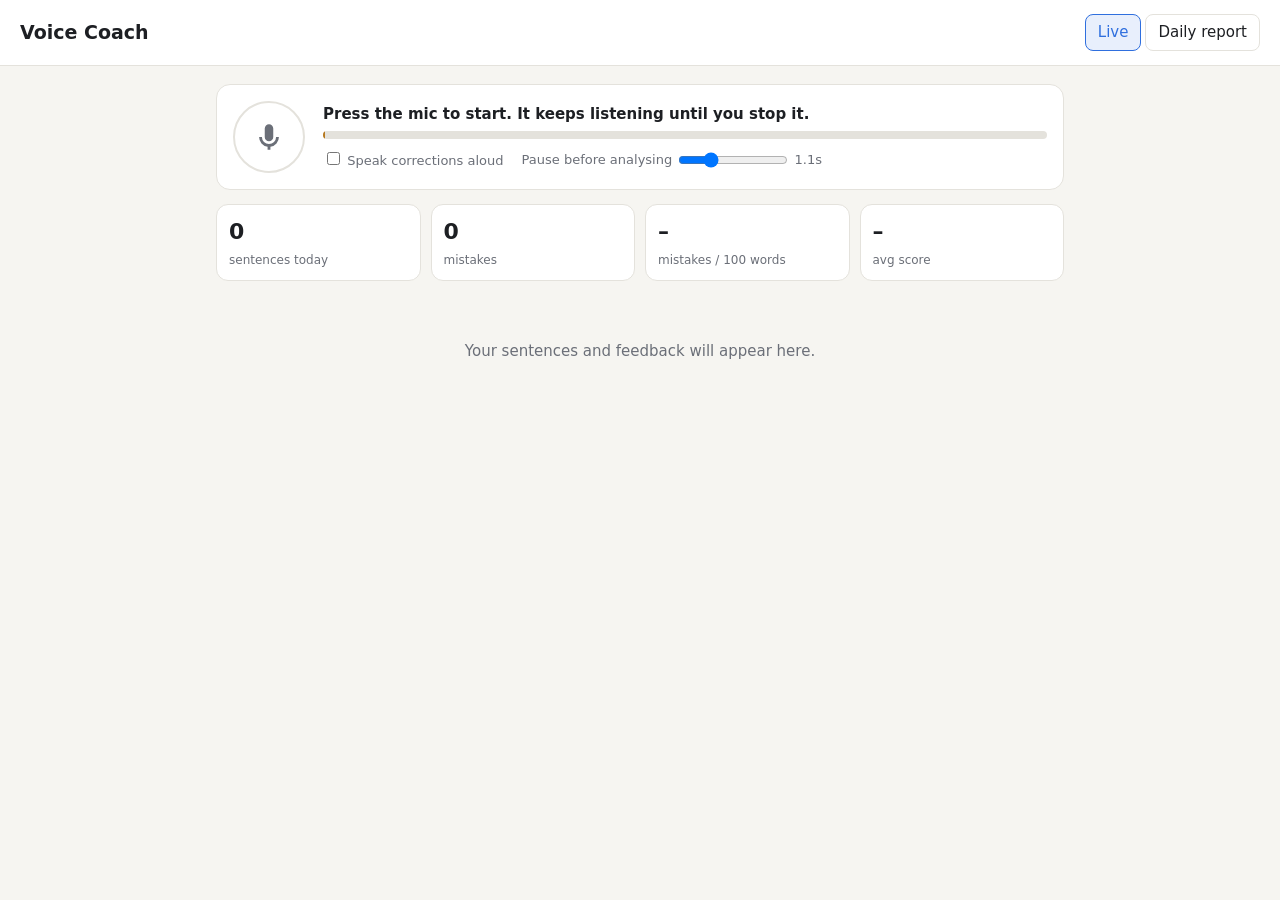
==== static/index.html @ f2442817 "Voice Coach: always-listening speaking coach Browser mic with voice-activity detection sends each se" ====
<!doctype html>
<html lang="en">
<head>
  <meta charset="utf-8">
  <meta name="viewport" content="width=device-width, initial-scale=1">
  <title>Voice Coach</title>
  <link rel="stylesheet" href="/static/style.css">
</head>
<body>
<header>
  <div class="brand">
    <h1>Voice Coach</h1>
    <span id="keyWarn" class="warn" hidden>No API key set on the server</span>
  </div>
  <nav>
    <button class="tab active" data-tab="live">Live</button>
    <button class="tab" data-tab="report">Daily report</button>
  </nav>
</header>

<main>
  <!-- LIVE -->
  <section id="live" class="panel active">
    <div class="mic-row">
      <button id="micBtn" class="mic" aria-pressed="false" title="Start / stop listening">
        <svg viewBox="0 0 24 24" width="34" height="34" aria-hidden="true"><path fill="currentColor" d="M12 15a3 3 0 0 0 3-3V6a3 3 0 1 0-6 0v6a3 3 0 0 0 3 3Zm5-3a5 5 0 0 1-10 0H5a7 7 0 0 0 6 6.92V21h2v-2.08A7 7 0 0 0 19 12h-2Z"/></svg>
      </button>
      <div class="mic-info">
        <div id="status" class="status">Press the mic to start. It keeps listening until you stop it.</div>
        <div class="meter"><div id="level"></div><div id="thresh"></div></div>
        <div class="settings">
          <label><input type="checkbox" id="speakToggle"> Speak corrections aloud</label>
          <label>Pause before analysing
            <input type="range" id="silence" min="600" max="2500" step="100" value="1100">
            <span id="silenceVal">1.1s</span></label>
          <span id="queue" class="muted"></span>
        </div>
      </div>
    </div>

    <div class="today-strip">
      <div><b id="tUtt">0</b><span>sentences today</span></div>
      <div><b id="tMis">0</b><span>mistakes</span></div>
      <div><b id="tRate">–</b><span>mistakes / 100 words</span></div>
      <div><b id="tScore">–</b><span>avg score</span></div>
    </div>

    <div id="feed" class="feed"><p class="empty">Your sentences and feedback will appear here.</p></div>
  </section>

  <!-- REPORT -->
  <section id="report" class="panel">
    <div class="report-head">
      <label>Day <input type="date" id="reportDay"></label>
      <button id="refreshReport">Refresh</button>
      <button id="planBtn" class="primary">Generate practice plan</button>
    </div>
    <div id="reportBody"></div>
  </section>
</main>

<script src="/static/app.js"></script>
</body>
</html>
---- static/style.css ----
:root {
  --bg: #f6f5f1; --card: #ffffff; --ink: #1d1f23; --muted: #6b6f78; --line: #e4e2dc;
  --accent: #2f6fde; --good: #1f8a4c; --bad: #c8412d; --warn: #b7791f;
  --good-bg: #e6f4ec; --bad-bg: #fbe9e6; --accent-bg: #e8effc;
}
@media (prefers-color-scheme: dark) {
  :root {
    --bg: #15171b; --card: #1e2127; --ink: #e8e9ec; --muted: #9a9fa9; --line: #2e323a;
    --accent: #6c9cff; --good: #4fc184; --bad: #ff7a66; --warn: #e3b35a;
    --good-bg: #17301f; --bad-bg: #3a1e1a; --accent-bg: #1c2a44;
  }
}
* { box-sizing: border-box; }
body { margin: 0; background: var(--bg); color: var(--ink);
  font: 15px/1.5 system-ui, -apple-system, "Segoe UI", Roboto, sans-serif; }
header { display: flex; justify-content: space-between; align-items: center; flex-wrap: wrap; gap: 8px;
  padding: 14px 20px; border-bottom: 1px solid var(--line); background: var(--card); position: sticky; top: 0; z-index: 2; }
h1 { font-size: 19px; margin: 0; }
.brand { display: flex; gap: 12px; align-items: center; }
.warn { color: var(--bad); font-size: 13px; }
nav { display: flex; gap: 4px; }
button { font: inherit; border: 1px solid var(--line); background: var(--card); color: var(--ink);
  padding: 6px 12px; border-radius: 8px; cursor: pointer; }
button:hover { border-color: var(--accent); }
button.primary { background: var(--accent); color: #fff; border-color: var(--accent); }
button:disabled { opacity: .5; cursor: default; }
.tab.active { background: var(--accent-bg); border-color: var(--accent); color: var(--accent); }
main { max-width: 880px; margin: 0 auto; padding: 18px 16px 60px; }
.panel { display: none; } .panel.active { display: block; }
.muted { color: var(--muted); font-size: 13px; }

.mic-row { display: flex; gap: 18px; align-items: center; background: var(--card); border: 1px solid var(--line);
  border-radius: 14px; padding: 16px; }
.mic { width: 72px; height: 72px; border-radius: 50%; flex: none; display: grid; place-items: center;
  border: 2px solid var(--line); color: var(--muted); }
.mic[aria-pressed="true"] { background: var(--bad); color: #fff; border-color: var(--bad);
  box-shadow: 0 0 0 0 color-mix(in srgb, var(--bad) 50%, transparent); animation: pulse 1.8s infinite; }
.mic.hearing { animation-duration: .7s; }
@keyframes pulse { 70% { box-shadow: 0 0 0 14px transparent; } }
.mic-info { flex: 1; min-width: 0; }
.status { font-weight: 600; margin-bottom: 6px; }
.meter { position: relative; height: 8px; background: var(--line); border-radius: 4px; overflow: hidden; }
#level { height: 100%; width: 0; background: var(--good); transition: width .05s; }
#thresh { position: absolute; top: 0; bottom: 0; width: 2px; background: var(--warn); left: 0; }
.settings { display: flex; flex-wrap: wrap; gap: 6px 18px; margin-top: 10px; font-size: 13px; color: var(--muted); align-items: center; }
.settings input[type=range] { vertical-align: middle; width: 110px; }

.today-strip { display: grid; grid-template-columns: repeat(4, 1fr); gap: 10px; margin: 14px 0; }
.today-strip div, .tile { background: var(--card); border: 1px solid var(--line); border-radius: 12px; padding: 10px 12px; }
.today-strip b { display: block; font-size: 22px; }
.today-strip span { font-size: 12px; color: var(--muted); }

.feed { display: flex; flex-direction: column; gap: 12px; }
.empty { color: var(--muted); text-align: center; padding: 30px; }
.card { background: var(--card); border: 1px solid var(--line); border-radius: 12px; padding: 14px 16px; }
.card.pending { opacity: .65; }
.card .said { font-size: 16px; }
.card .row { margin-top: 8px; }
.label { font-size: 11px; text-transform: uppercase; letter-spacing: .05em; color: var(--muted); display: block; }
.fix { color: var(--good); }
.better { color: var(--accent); }
.score { float: right; font-weight: 700; padding: 2px 8px; border-radius: 6px; background: var(--accent-bg); color: var(--accent); }
.score.ok { background: var(--good-bg); color: var(--good); }
.score.low { background: var(--bad-bg); color: var(--bad); }
ul.items { margin: 6px 0 0; padding-left: 18px; }
ul.items li { margin: 3px 0; }
del { color: var(--bad); } ins { color: var(--good); text-decoration: none; font-weight: 600; }
.chip { display: inline-block; font-size: 11px; padding: 1px 7px; border-radius: 10px; background: var(--line); color: var(--muted); margin-right: 4px; }
.chip.rep { background: var(--bad-bg); color: var(--bad); font-weight: 600; }
.tip { margin-top: 8px; font-size: 13px; color: var(--muted); font-style: italic; }
.card .actions { float: right; margin-left: 8px; }
.card .actions button { padding: 1px 7px; font-size: 12px; }
.say { padding: 0 6px; font-size: 12px; margin-left: 4px; }
.error { color: var(--bad); }

.report-head { display: flex; gap: 10px; align-items: center; flex-wrap: wrap; margin-bottom: 14px; }
.report-head input { font: inherit; padding: 4px 6px; border: 1px solid var(--line); border-radius: 6px; background: var(--card); color: var(--ink); }
.tiles { display: grid; grid-template-columns: repeat(auto-fit, minmax(150px, 1fr)); gap: 10px; }
.tile .v { font-size: 22px; font-weight: 700; }
.tile .y { font-size: 12px; color: var(--muted); }
.delta.good { color: var(--good); } .delta.bad { color: var(--bad); }
h2 { font-size: 16px; margin: 26px 0 8px; }
h3 { font-size: 14px; margin: 14px 0 6px; color: var(--muted); }
table { width: 100%; border-collapse: collapse; background: var(--card); border: 1px solid var(--line); border-radius: 10px; overflow: hidden; }
th, td { text-align: left; padding: 7px 10px; border-bottom: 1px solid var(--line); font-size: 14px; vertical-align: top; }
th { font-size: 12px; color: var(--muted); font-weight: 600; }
td.n { text-align: right; font-variant-numeric: tabular-nums; white-space: nowrap; }
.bar { display: flex; align-items: center; gap: 6px; }
.bar i { display: block; height: 8px; border-radius: 4px; background: var(--accent); }
.bar i.y { background: var(--muted); opacity: .5; }
.plan { background: var(--accent-bg); border: 1px solid var(--accent); border-radius: 12px; padding: 14px 16px; }
.plan h2 { margin-top: 0; }
.trend { display: flex; align-items: flex-end; gap: 6px; height: 110px; background: var(--card); border: 1px solid var(--line); border-radius: 10px; padding: 10px; }
.trend div { flex: 1; display: flex; flex-direction: column; align-items: center; justify-content: flex-end; height: 100%; font-size: 10px; color: var(--muted); }
.trend span.b { width: 100%; max-width: 28px; background: var(--accent); border-radius: 3px 3px 0 0; min-height: 2px; }
.trend div.cur span.b { background: var(--warn); }
.scroll { overflow-x: auto; }

@media (max-width: 600px) {
  .today-strip { grid-template-columns: repeat(2, 1fr); }
  .mic-row { flex-direction: column; align-items: stretch; }
  .mic { align-self: center; }
}
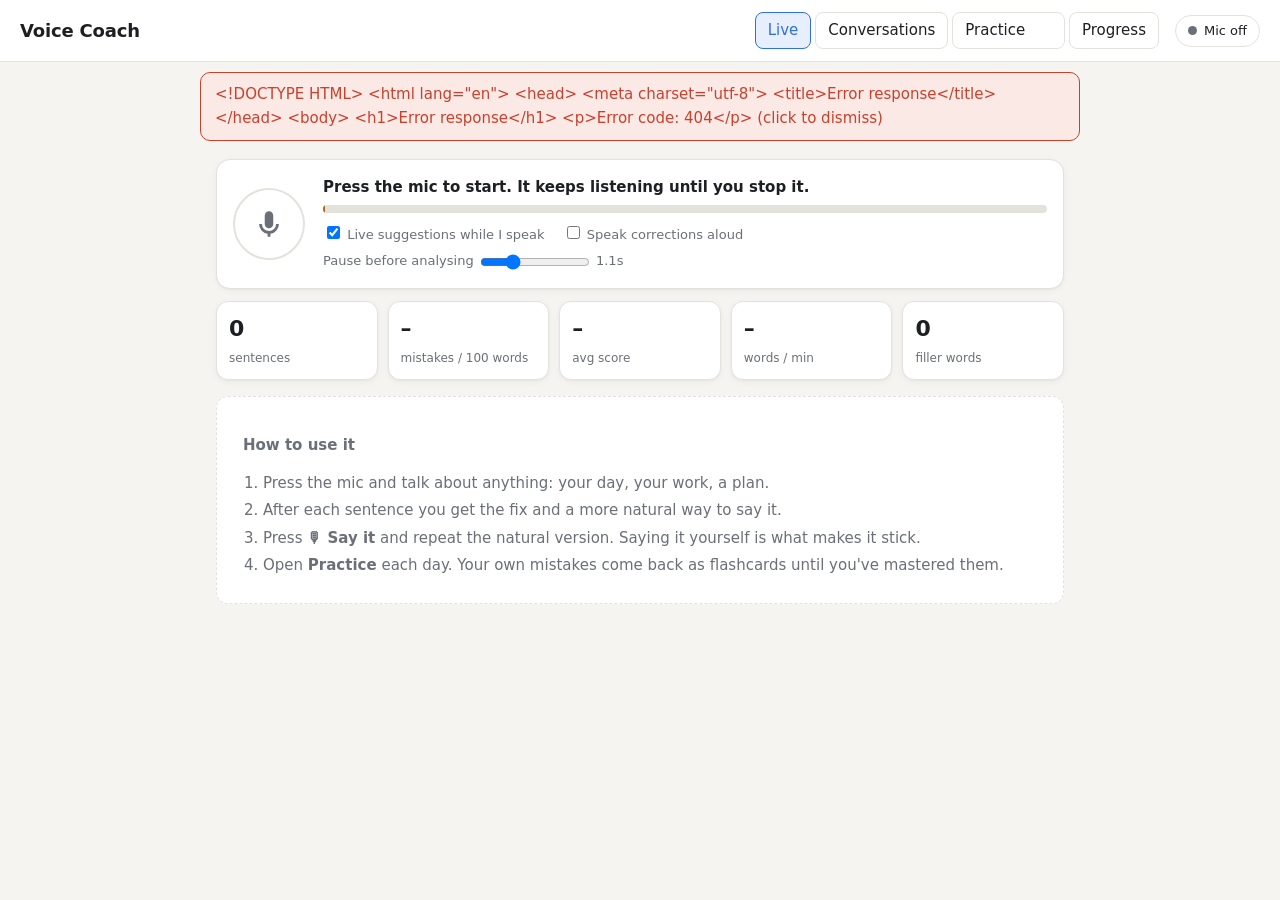
==== commit 19a726e5: "Add live suggestions, spaced-repetition practice, conversations view - Live suggestions while speaki" ====
--- a/static/index.html
+++ b/static/index.html
@@ -14,9 +14,16 @@
   </div>
   <nav>
     <button class="tab active" data-tab="live">Live</button>
-    <button class="tab" data-tab="report">Daily report</button>
+    <button class="tab" data-tab="convs">Conversations</button>
+    <button class="tab" data-tab="practice">Practice <span id="dueBadge" class="badge" hidden></span></button>
+    <button class="tab" data-tab="report">Progress</button>
   </nav>
+  <button id="micPill" class="mic-pill" aria-pressed="false" title="Start / stop listening">
+    <span class="dot"></span><span id="micPillText">Mic off</span>
+  </button>
 </header>
+
+<div id="banner" class="banner" role="alert" hidden></div>
 
 <main>
   <!-- LIVE -->
@@ -29,6 +36,7 @@
         <div id="status" class="status">Press the mic to start. It keeps listening until you stop it.</div>
         <div class="meter"><div id="level"></div><div id="thresh"></div></div>
         <div class="settings">
+          <label title="Shows fixes and ways to finish your sentence while you are still speaking (Chrome/Edge)"><input type="checkbox" id="liveToggle"> Live suggestions while I speak</label>
           <label><input type="checkbox" id="speakToggle"> Speak corrections aloud</label>
           <label>Pause before analysing
             <input type="range" id="silence" min="600" max="2500" step="100" value="1100">
@@ -38,14 +46,59 @@
       </div>
     </div>
 
+    <div id="livePanel" class="live-panel" hidden>
+      <div class="lp-head"><span class="live-dot"></span><span class="label">Live: you're saying</span><span id="lpState" class="muted"></span></div>
+      <div id="lpText" class="lp-text"><span class="muted">Start speaking. Your words appear here as you talk…</span></div>
+      <div id="lpFix" class="lp-fix"></div>
+      <div id="lpCont" class="lp-cont"></div>
+    </div>
+
+    <div id="focusLine" class="focus-line" hidden></div>
+
+    <div id="nextBox" class="next-box"></div>
+
     <div class="today-strip">
-      <div><b id="tUtt">0</b><span>sentences today</span></div>
-      <div><b id="tMis">0</b><span>mistakes</span></div>
+      <div><b id="tUtt">0</b><span>sentences</span></div>
       <div><b id="tRate">–</b><span>mistakes / 100 words</span></div>
       <div><b id="tScore">–</b><span>avg score</span></div>
+      <div><b id="tWpm">–</b><span>words / min</span></div>
+      <div><b id="tFill">0</b><span>filler words</span></div>
     </div>
 
-    <div id="feed" class="feed"><p class="empty">Your sentences and feedback will appear here.</p></div>
+    <div id="feed" class="feed">
+      <div class="empty">
+        <p><b>How to use it</b></p>
+        <ol>
+          <li>Press the mic and talk about anything: your day, your work, a plan.</li>
+          <li>After each sentence you get the fix and a more natural way to say it.</li>
+          <li>Press <b>🎙 Say it</b> and repeat the natural version. Saying it yourself is what makes it stick.</li>
+          <li>Open <b>Practice</b> each day. Your own mistakes come back as flashcards until you've mastered them.</li>
+        </ol>
+      </div>
+    </div>
+  </section>
+
+  <!-- CONVERSATIONS -->
+  <section id="convs" class="panel">
+    <div class="report-head">
+      <label>Day <input type="date" id="convDay"></label>
+      <button id="refreshConvs">Refresh</button>
+      <span class="muted">A new conversation starts each time you turn on the mic, or after a 10-minute break.</span>
+    </div>
+    <div id="convBody"></div>
+  </section>
+
+  <!-- PRACTICE -->
+  <section id="practice" class="panel">
+    <div class="practice-head">
+      <div>
+        <h2>Practise your own mistakes</h2>
+        <p class="muted">You see a sentence you said wrong and say the correct version out loud. A correct answer
+          pushes the card's next review further out (1 → 3 → 7 → 14 → 30 days). A wrong one brings it back tomorrow.</p>
+      </div>
+      <div id="deckStats" class="deck-stats"></div>
+    </div>
+    <div id="practiceBody"></div>
   </section>
 
   <!-- REPORT -->
@@ -53,7 +106,6 @@
     <div class="report-head">
       <label>Day <input type="date" id="reportDay"></label>
       <button id="refreshReport">Refresh</button>
-      <button id="planBtn" class="primary">Generate practice plan</button>
     </div>
     <div id="reportBody"></div>
   </section>
--- a/static/style.css
+++ b/static/style.css
@@ -1,36 +1,63 @@
 :root {
-  --bg: #f6f5f1; --card: #ffffff; --ink: #1d1f23; --muted: #6b6f78; --line: #e4e2dc;
-  --accent: #2f6fde; --good: #1f8a4c; --bad: #c8412d; --warn: #b7791f;
-  --good-bg: #e6f4ec; --bad-bg: #fbe9e6; --accent-bg: #e8effc;
+  --bg: #f5f4f0; --card: #ffffff; --ink: #1d1f23; --muted: #6b6f78; --line: #e4e2dc; --soft: #f0eee9;
+  --accent: #2f6fde; --good: #1f8a4c; --bad: #c8412d; --warn: #a86a12;
+  --good-bg: #e6f4ec; --bad-bg: #fbe9e6; --accent-bg: #e8effc; --warn-bg: #fbf1de;
+  --shadow: 0 1px 2px rgba(20, 20, 30, .04), 0 2px 8px rgba(20, 20, 30, .04);
 }
 @media (prefers-color-scheme: dark) {
   :root {
-    --bg: #15171b; --card: #1e2127; --ink: #e8e9ec; --muted: #9a9fa9; --line: #2e323a;
+    --bg: #14161a; --card: #1d2026; --ink: #e8e9ec; --muted: #9a9fa9; --line: #2e323a; --soft: #23262d;
     --accent: #6c9cff; --good: #4fc184; --bad: #ff7a66; --warn: #e3b35a;
-    --good-bg: #17301f; --bad-bg: #3a1e1a; --accent-bg: #1c2a44;
+    --good-bg: #17301f; --bad-bg: #3a1e1a; --accent-bg: #1c2a44; --warn-bg: #372b14;
+    --shadow: none;
   }
 }
 * { box-sizing: border-box; }
 body { margin: 0; background: var(--bg); color: var(--ink);
-  font: 15px/1.5 system-ui, -apple-system, "Segoe UI", Roboto, sans-serif; }
-header { display: flex; justify-content: space-between; align-items: center; flex-wrap: wrap; gap: 8px;
-  padding: 14px 20px; border-bottom: 1px solid var(--line); background: var(--card); position: sticky; top: 0; z-index: 2; }
-h1 { font-size: 19px; margin: 0; }
-.brand { display: flex; gap: 12px; align-items: center; }
+  font: 15px/1.55 system-ui, -apple-system, "Segoe UI", Roboto, sans-serif; }
+
+/* ---------- header ---------- */
+header { display: flex; align-items: center; flex-wrap: wrap; gap: 10px 16px;
+  padding: 12px 20px; border-bottom: 1px solid var(--line); background: var(--card); position: sticky; top: 0; z-index: 3; }
+h1 { font-size: 18px; margin: 0; letter-spacing: -.01em; }
+.brand { display: flex; gap: 12px; align-items: center; margin-right: auto; }
 .warn { color: var(--bad); font-size: 13px; }
 nav { display: flex; gap: 4px; }
+.badge { display: inline-block; min-width: 18px; padding: 0 5px; margin-left: 4px; border-radius: 9px;
+  background: var(--bad); color: #fff; font-size: 11px; font-weight: 700; line-height: 18px; text-align: center; }
+.mic-pill { display: flex; align-items: center; gap: 7px; border-radius: 20px; padding: 5px 12px; font-size: 13px; }
+.mic-pill .dot { width: 9px; height: 9px; border-radius: 50%; background: var(--muted); }
+.mic-pill[aria-pressed="true"] { border-color: var(--bad); color: var(--bad); }
+.mic-pill[aria-pressed="true"] .dot { background: var(--bad); animation: blink 1.6s infinite; }
+.mic-pill.hearing .dot { animation-duration: .5s; }
+@keyframes blink { 50% { opacity: .25; } }
+
+.banner { position: sticky; top: 58px; z-index: 2; max-width: 880px; margin: 10px auto 0; padding: 10px 14px;
+  border-radius: 10px; background: var(--bad-bg); color: var(--bad); border: 1px solid var(--bad); cursor: pointer; font-weight: 500; }
+
+/* ---------- controls ---------- */
 button { font: inherit; border: 1px solid var(--line); background: var(--card); color: var(--ink);
   padding: 6px 12px; border-radius: 8px; cursor: pointer; }
 button:hover { border-color: var(--accent); }
 button.primary { background: var(--accent); color: #fff; border-color: var(--accent); }
+button.primary:hover { filter: brightness(1.08); }
+button.small { padding: 3px 10px; font-size: 13px; }
+button.icon { padding: 1px 7px; font-size: 12px; color: var(--muted); }
+button.link { border: 0; background: none; padding: 0; color: var(--accent); text-decoration: underline; font-size: inherit; }
 button:disabled { opacity: .5; cursor: default; }
 .tab.active { background: var(--accent-bg); border-color: var(--accent); color: var(--accent); }
-main { max-width: 880px; margin: 0 auto; padding: 18px 16px 60px; }
+main { max-width: 880px; margin: 0 auto; padding: 18px 16px 70px; }
 .panel { display: none; } .panel.active { display: block; }
 .muted { color: var(--muted); font-size: 13px; }
-
+.error { color: var(--bad); }
+.spacer { flex: 1; }
+.spinner { display: inline-block; width: 12px; height: 12px; border: 2px solid var(--line); border-top-color: var(--accent);
+  border-radius: 50%; animation: spin .8s linear infinite; vertical-align: -1px; margin-right: 4px; }
+@keyframes spin { to { transform: rotate(360deg); } }
+
+/* ---------- mic ---------- */
 .mic-row { display: flex; gap: 18px; align-items: center; background: var(--card); border: 1px solid var(--line);
-  border-radius: 14px; padding: 16px; }
+  border-radius: 14px; padding: 16px; box-shadow: var(--shadow); }
 .mic { width: 72px; height: 72px; border-radius: 50%; flex: none; display: grid; place-items: center;
   border: 2px solid var(--line); color: var(--muted); }
 .mic[aria-pressed="true"] { background: var(--bad); color: #fff; border-color: var(--bad);
@@ -45,59 +72,180 @@
 .settings { display: flex; flex-wrap: wrap; gap: 6px 18px; margin-top: 10px; font-size: 13px; color: var(--muted); align-items: center; }
 .settings input[type=range] { vertical-align: middle; width: 110px; }
 
-.today-strip { display: grid; grid-template-columns: repeat(4, 1fr); gap: 10px; margin: 14px 0; }
-.today-strip div, .tile { background: var(--card); border: 1px solid var(--line); border-radius: 12px; padding: 10px 12px; }
-.today-strip b { display: block; font-size: 22px; }
+.focus-line { margin-top: 12px; padding: 9px 14px; border-radius: 10px; background: var(--warn-bg);
+  border: 1px solid color-mix(in srgb, var(--warn) 35%, transparent); font-size: 14px; }
+
+.today-strip { display: grid; grid-template-columns: repeat(5, 1fr); gap: 10px; margin: 12px 0 16px; }
+.today-strip div, .tile { background: var(--card); border: 1px solid var(--line); border-radius: 12px; padding: 10px 12px; box-shadow: var(--shadow); }
+.today-strip b { display: block; font-size: 22px; font-variant-numeric: tabular-nums; }
 .today-strip span { font-size: 12px; color: var(--muted); }
 
+/* ---------- feed cards ---------- */
 .feed { display: flex; flex-direction: column; gap: 12px; }
-.empty { color: var(--muted); text-align: center; padding: 30px; }
-.card { background: var(--card); border: 1px solid var(--line); border-radius: 12px; padding: 14px 16px; }
-.card.pending { opacity: .65; }
-.card .said { font-size: 16px; }
-.card .row { margin-top: 8px; }
-.label { font-size: 11px; text-transform: uppercase; letter-spacing: .05em; color: var(--muted); display: block; }
-.fix { color: var(--good); }
-.better { color: var(--accent); }
-.score { float: right; font-weight: 700; padding: 2px 8px; border-radius: 6px; background: var(--accent-bg); color: var(--accent); }
+.empty { color: var(--muted); padding: 22px 26px; background: var(--card); border: 1px dashed var(--line); border-radius: 12px; }
+.empty ol { margin: 6px 0 0; padding-left: 20px; } .empty li { margin: 4px 0; }
+.card { background: var(--card); border: 1px solid var(--line); border-radius: 12px; padding: 12px 16px 14px; box-shadow: var(--shadow); }
+.card.pending { color: var(--muted); }
+.card-top { display: flex; align-items: center; gap: 10px; margin-bottom: 6px; }
+.card .said { font-size: 17px; line-height: 1.6; }
+.ok-line { color: var(--good); font-size: 14px; margin-top: 4px; }
+.better-box { margin-top: 10px; padding: 10px 12px; border-radius: 10px; background: var(--accent-bg); }
+.better { color: var(--ink); font-size: 16px; font-weight: 500; }
+.better-actions { display: flex; gap: 8px; margin-top: 8px; flex-wrap: wrap; }
+.attempt:not(:empty) { margin-top: 10px; padding-top: 8px; border-top: 1px solid color-mix(in srgb, var(--accent) 25%, transparent); }
+.attempt.armed .hint { color: var(--accent); font-weight: 600; animation: blink 1.6s infinite; }
+.attempt .small { margin-top: 6px; margin-right: 6px; }
+.label { font-size: 11px; text-transform: uppercase; letter-spacing: .05em; color: var(--muted); display: block; margin-bottom: 2px; }
+.score { font-weight: 700; padding: 2px 9px; border-radius: 6px; background: var(--accent-bg); color: var(--accent); font-variant-numeric: tabular-nums; }
 .score.ok { background: var(--good-bg); color: var(--good); }
 .score.low { background: var(--bad-bg); color: var(--bad); }
-ul.items { margin: 6px 0 0; padding-left: 18px; }
+ul.mistakes { list-style: none; margin: 10px 0 0; padding: 0; display: flex; flex-direction: column; gap: 6px; }
+ul.mistakes li { padding: 7px 10px; border-left: 3px solid var(--bad); background: var(--soft); border-radius: 0 8px 8px 0; }
+.why { color: var(--muted); font-size: 13px; }
+.mini { margin-top: 10px; font-size: 14px; }
+ul.items { margin: 4px 0 0; padding-left: 18px; }
 ul.items li { margin: 3px 0; }
-del { color: var(--bad); } ins { color: var(--good); text-decoration: none; font-weight: 600; }
-.chip { display: inline-block; font-size: 11px; padding: 1px 7px; border-radius: 10px; background: var(--line); color: var(--muted); margin-right: 4px; }
-.chip.rep { background: var(--bad-bg); color: var(--bad); font-weight: 600; }
-.tip { margin-top: 8px; font-size: 13px; color: var(--muted); font-style: italic; }
-.card .actions { float: right; margin-left: 8px; }
-.card .actions button { padding: 1px 7px; font-size: 12px; }
-.say { padding: 0 6px; font-size: 12px; margin-left: 4px; }
-.error { color: var(--bad); }
-
-.report-head { display: flex; gap: 10px; align-items: center; flex-wrap: wrap; margin-bottom: 14px; }
+del { color: var(--bad); text-decoration-thickness: 1.5px; }
+ins { color: var(--good); text-decoration: none; font-weight: 600; background: var(--good-bg); border-radius: 3px; padding: 0 2px; }
+ins.miss { outline: 1px dashed var(--good); }
+mark { background: var(--bad-bg); color: var(--bad); border-radius: 3px; padding: 0 2px; font-weight: 600; }
+.chip { display: inline-block; font-size: 11px; padding: 1px 8px; border-radius: 10px; background: var(--soft); color: var(--muted);
+  margin-right: 4px; border: 1px solid var(--line); vertical-align: 1px; }
+.chip.rep { background: var(--bad-bg); color: var(--bad); border-color: transparent; font-weight: 600; }
+.chip.warn { background: var(--warn-bg); color: var(--warn); border-color: transparent; }
+.chip.good { background: var(--good-bg); color: var(--good); border-color: transparent; font-weight: 600; }
+.tip { margin-top: 10px; font-size: 13px; color: var(--muted); }
+.say { padding: 0 7px; font-size: 13px; }
+.verdict { font-weight: 700; }
+.verdict.pass { color: var(--good); } .verdict.fail { color: var(--bad); }
+.heard { margin: 4px 0; line-height: 1.7; }
+
+/* ---------- practice ---------- */
+.practice-head { display: flex; gap: 16px; align-items: flex-start; justify-content: space-between; flex-wrap: wrap; margin-bottom: 14px; }
+.practice-head h2 { margin: 0 0 4px; }
+.practice-head p { margin: 0; max-width: 520px; }
+.deck-stats { display: flex; gap: 8px; }
+.deck-stats div { background: var(--card); border: 1px solid var(--line); border-radius: 10px; padding: 6px 12px; text-align: center; min-width: 70px; }
+.deck-stats b { display: block; font-size: 20px; }
+.deck-stats span { font-size: 11px; color: var(--muted); text-transform: uppercase; letter-spacing: .04em; }
+.progress { height: 5px; background: var(--line); border-radius: 3px; overflow: hidden; margin-bottom: 10px; }
+.progress i { display: block; height: 100%; background: var(--accent); transition: width .3s; }
+.pcard { background: var(--card); border: 1px solid var(--line); border-radius: 14px; padding: 18px 20px; box-shadow: var(--shadow); }
+.pcard.done { text-align: center; padding: 30px 20px; }
+.pcard.done h3 { color: var(--ink); font-size: 18px; margin-top: 0; }
+.pc-top { display: flex; gap: 8px; align-items: center; flex-wrap: wrap; margin-bottom: 10px; }
+.rule { font-size: 18px; font-weight: 650; margin-bottom: 14px; }
+.wrong { font-size: 18px; margin-bottom: 14px; line-height: 1.6; }
+.prompt { margin: 0 0 10px; font-size: 16px; }
+.answer { padding: 10px 12px; border-radius: 10px; background: var(--good-bg); font-size: 17px; margin-bottom: 10px; }
+.presult:not(:empty) { padding: 10px 12px; border-radius: 10px; background: var(--soft); margin-bottom: 10px; }
+.pc-actions { display: flex; gap: 8px; flex-wrap: wrap; margin-top: 6px; }
+
+/* ---------- report ---------- */
+.report-head { display: flex; gap: 10px; align-items: center; flex-wrap: wrap; margin-bottom: 6px; }
 .report-head input { font: inherit; padding: 4px 6px; border: 1px solid var(--line); border-radius: 6px; background: var(--card); color: var(--ink); }
-.tiles { display: grid; grid-template-columns: repeat(auto-fit, minmax(150px, 1fr)); gap: 10px; }
-.tile .v { font-size: 22px; font-weight: 700; }
+.tiles { display: grid; grid-template-columns: repeat(auto-fit, minmax(170px, 1fr)); gap: 10px; }
+.tile .v { font-size: 24px; font-weight: 700; font-variant-numeric: tabular-nums; }
 .tile .y { font-size: 12px; color: var(--muted); }
-.delta.good { color: var(--good); } .delta.bad { color: var(--bad); }
-h2 { font-size: 16px; margin: 26px 0 8px; }
+.delta { font-size: 15px; } .delta.good { color: var(--good); } .delta.bad { color: var(--bad); }
+h2 { font-size: 17px; margin: 30px 0 10px; letter-spacing: -.01em; }
+h2.first { margin-top: 14px; }
 h3 { font-size: 14px; margin: 14px 0 6px; color: var(--muted); }
+h4 { font-size: 13px; margin: 12px 0 4px; color: var(--muted); text-transform: uppercase; letter-spacing: .04em; }
+.focus-grid { display: grid; grid-template-columns: repeat(auto-fit, minmax(230px, 1fr)); gap: 10px; }
+.focus-card { position: relative; background: var(--card); border: 1px solid var(--line); border-top: 3px solid var(--bad);
+  border-radius: 12px; padding: 12px 14px 12px 44px; box-shadow: var(--shadow); display: flex; flex-direction: column; gap: 4px; }
+.focus-card .rank { position: absolute; left: 12px; top: 12px; width: 22px; height: 22px; border-radius: 50%;
+  background: var(--bad-bg); color: var(--bad); font-weight: 700; font-size: 13px; display: grid; place-items: center; }
+.pat { font-weight: 600; }
 table { width: 100%; border-collapse: collapse; background: var(--card); border: 1px solid var(--line); border-radius: 10px; overflow: hidden; }
-th, td { text-align: left; padding: 7px 10px; border-bottom: 1px solid var(--line); font-size: 14px; vertical-align: top; }
-th { font-size: 12px; color: var(--muted); font-weight: 600; }
-td.n { text-align: right; font-variant-numeric: tabular-nums; white-space: nowrap; }
-.bar { display: flex; align-items: center; gap: 6px; }
-.bar i { display: block; height: 8px; border-radius: 4px; background: var(--accent); }
-.bar i.y { background: var(--muted); opacity: .5; }
-.plan { background: var(--accent-bg); border: 1px solid var(--accent); border-radius: 12px; padding: 14px 16px; }
-.plan h2 { margin-top: 0; }
-.trend { display: flex; align-items: flex-end; gap: 6px; height: 110px; background: var(--card); border: 1px solid var(--line); border-radius: 10px; padding: 10px; }
+th, td { text-align: left; padding: 8px 10px; border-bottom: 1px solid var(--line); font-size: 14px; vertical-align: top; }
+tr:last-child td { border-bottom: 0; }
+th { font-size: 12px; color: var(--muted); font-weight: 600; background: var(--soft); }
+th.n, td.n { text-align: right; font-variant-numeric: tabular-nums; white-space: nowrap; }
+.bar { display: flex; align-items: center; margin: 2px 0; }
+.bar i { display: block; height: 7px; border-radius: 4px; background: var(--accent); min-width: 2px; }
+.bar i.y { background: var(--muted); opacity: .45; }
+.key { display: inline-block; width: 10px; height: 7px; border-radius: 2px; margin: 0 4px 0 8px; vertical-align: 1px; }
+.key.t { background: var(--accent); } .key.y { background: var(--muted); opacity: .45; }
+.plan { margin-top: 18px; background: var(--accent-bg); border: 1px solid color-mix(in srgb, var(--accent) 40%, transparent); border-radius: 12px; padding: 14px 16px; }
+.plan h3 { color: var(--ink); font-size: 16px; margin: 0; }
+.plan-head { display: flex; justify-content: space-between; align-items: center; gap: 10px; }
+.empty-plan { display: flex; align-items: center; justify-content: space-between; gap: 14px; flex-wrap: wrap; }
+.empty-plan p { margin: 2px 0 0; }
+.empty-plan .error:empty { display: none; }
+.empty-plan .error { flex-basis: 100%; }
+.plan-grid { display: grid; grid-template-columns: repeat(auto-fit, minmax(240px, 1fr)); gap: 4px 20px; }
+.two-col, .three-col { display: grid; gap: 10px 18px; margin-top: 10px; }
+.two-col { grid-template-columns: repeat(auto-fit, minmax(260px, 1fr)); }
+.three-col { grid-template-columns: repeat(auto-fit, minmax(240px, 1fr)); margin-top: 20px; }
+.trend { display: flex; align-items: flex-end; gap: 5px; height: 110px; background: var(--card); border: 1px solid var(--line); border-radius: 10px; padding: 10px; }
 .trend div { flex: 1; display: flex; flex-direction: column; align-items: center; justify-content: flex-end; height: 100%; font-size: 10px; color: var(--muted); }
-.trend span.b { width: 100%; max-width: 28px; background: var(--accent); border-radius: 3px 3px 0 0; min-height: 2px; }
+.trend span.b { width: 100%; max-width: 26px; background: var(--accent); border-radius: 3px 3px 0 0; min-height: 2px; }
 .trend div.cur span.b { background: var(--warn); }
 .scroll { overflow-x: auto; }
-
-@media (max-width: 600px) {
-  .today-strip { grid-template-columns: repeat(2, 1fr); }
+/* ---------- three views of one sentence: said / corrected / better ---------- */
+.three { display: flex; flex-direction: column; gap: 6px; }
+.three > div { padding: 8px 12px; border-radius: 10px; border-left: 3px solid var(--line); }
+.three .v-said { background: var(--soft); }
+.three .v-fix { background: var(--good-bg); border-left-color: var(--good); }
+.three .v-better { background: var(--accent-bg); border-left-color: var(--accent); }
+.three .said { font-size: 16px; }
+
+/* ---------- live panel (while speaking) ---------- */
+.live-panel { margin-top: 12px; padding: 12px 16px; border-radius: 12px; background: var(--card);
+  border: 2px solid var(--good); box-shadow: var(--shadow); transition: opacity .3s, border-color .3s; }
+.live-panel.stale { border-color: var(--line); opacity: .7; }
+.lp-head { display: flex; align-items: center; gap: 8px; }
+.lp-head .label { margin: 0; }
+.live-dot { width: 8px; height: 8px; border-radius: 50%; background: var(--good); animation: blink 1.2s infinite; }
+.live-panel.stale .live-dot { background: var(--muted); animation: none; }
+.lp-text { font-size: 19px; line-height: 1.5; margin: 4px 0 6px; min-height: 28px; }
+.lp-text .interim { color: var(--muted); }
+.caret { display: inline-block; width: 2px; height: 1.05em; background: var(--good); margin-left: 2px; vertical-align: -2px; animation: blink 1s infinite; }
+.live-panel.stale .caret { display: none; }
+.lp-fix { display: flex; flex-wrap: wrap; align-items: center; gap: 6px; }
+.lp-fix .label { width: 100%; }
+.fix-chip { padding: 3px 10px; border-radius: 8px; background: var(--bad-bg); font-size: 16px; }
+.lp-cont:not(:empty) { margin-top: 8px; }
+.lp-cont ul { margin: 2px 0 0; padding-left: 20px; }
+.lp-cont li { font-size: 16px; margin: 3px 0; color: var(--accent); font-weight: 500; }
+
+/* ---------- you could say next ---------- */
+.next-box:not(:empty) { margin-top: 12px; padding: 12px 14px; border-radius: 12px; background: var(--card);
+  border: 1px solid var(--line); border-left: 4px solid var(--accent); box-shadow: var(--shadow); }
+.next-head { margin-bottom: 6px; }
+.next-list { list-style: none; margin: 0; padding: 0; display: flex; flex-direction: column; gap: 6px; }
+.next-list li { padding: 6px 10px; border-radius: 8px; background: var(--accent-bg); }
+.next-row { display: flex; align-items: center; gap: 10px; flex-wrap: wrap; }
+.next-text { flex: 1; min-width: 200px; font-size: 15px; font-weight: 500; }
+.next-actions { display: flex; gap: 6px; }
+.topics { display: flex; flex-wrap: wrap; gap: 6px; }
+.chip.topic { font-size: 13px; padding: 4px 10px; background: var(--accent-bg); color: var(--accent); border-color: transparent; }
+
+/* ---------- conversations ---------- */
+.conv { background: var(--card); border: 1px solid var(--line); border-radius: 14px; padding: 14px 16px; margin-bottom: 16px; box-shadow: var(--shadow); }
+.conv-head { display: flex; justify-content: space-between; align-items: flex-start; gap: 10px; flex-wrap: wrap; margin-bottom: 10px; }
+.conv-head h3 { color: var(--ink); font-size: 16px; margin: 0; }
+.seg { display: flex; gap: 4px; }
+.seg .active { background: var(--accent-bg); border-color: var(--accent); color: var(--accent); }
+.block { padding: 10px 14px; border-radius: 10px; margin-top: 8px; border-left: 3px solid var(--line); }
+.block p { margin: 2px 0 6px; font-size: 16px; line-height: 1.65; }
+.said-b { background: var(--soft); }
+.fix-b { background: var(--good-bg); border-left-color: var(--good); }
+.better-b { background: var(--accent-bg); border-left-color: var(--accent); }
+.polish-b { background: var(--warn-bg); border-left-color: var(--warn); }
+.polish-head { display: flex; justify-content: space-between; align-items: center; gap: 10px; }
+.polished p { font-size: 16px; }
+.conv table td { font-size: 14px; }
+
+details.more { margin-top: 8px; }
+details.more summary { cursor: pointer; color: var(--accent); font-size: 14px; margin-bottom: 8px; }
+
+@media (max-width: 640px) {
+  header { padding: 10px 14px; }
+  .today-strip { grid-template-columns: repeat(3, 1fr); }
   .mic-row { flex-direction: column; align-items: stretch; }
   .mic { align-self: center; }
+  .banner { top: 96px; margin: 10px 16px 0; }
 }
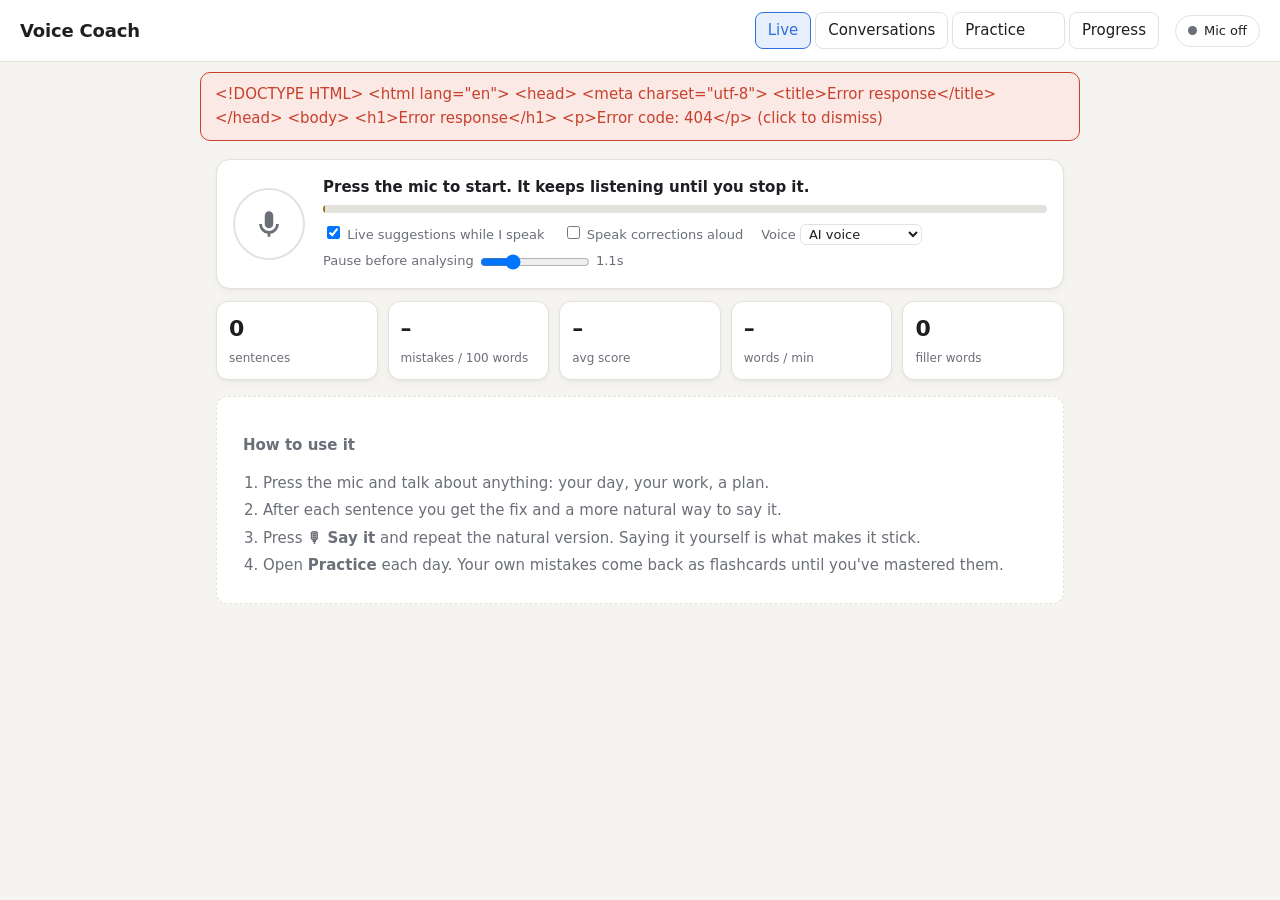
==== commit f5c47966: "Use gpt-audio-mini for speech in and out, with fallbacks Speech to text: openai/gpt-audio-mini, then" ====
--- a/static/index.html
+++ b/static/index.html
@@ -38,6 +38,8 @@
         <div class="settings">
           <label title="Shows fixes and ways to finish your sentence while you are still speaking (Chrome/Edge)"><input type="checkbox" id="liveToggle"> Live suggestions while I speak</label>
           <label><input type="checkbox" id="speakToggle"> Speak corrections aloud</label>
+          <label title="AI voice: gpt-audio-mini, then Fish Audio S2 Pro if unavailable, then the browser voice">Voice
+            <select id="voiceSel"><option value="ai">AI voice</option><option value="browser">Browser voice</option></select></label>
           <label>Pause before analysing
             <input type="range" id="silence" min="600" max="2500" step="100" value="1100">
             <span id="silenceVal">1.1s</span></label>
--- a/static/style.css
+++ b/static/style.css
@@ -116,6 +116,8 @@
 .chip.good { background: var(--good-bg); color: var(--good); border-color: transparent; font-weight: 600; }
 .tip { margin-top: 10px; font-size: 13px; color: var(--muted); }
 .say { padding: 0 7px; font-size: 13px; }
+.say.busy { opacity: .6; animation: blink 1s infinite; }
+.settings select { font: inherit; padding: 1px 4px; border: 1px solid var(--line); border-radius: 6px; background: var(--card); color: var(--ink); }
 .verdict { font-weight: 700; }
 .verdict.pass { color: var(--good); } .verdict.fail { color: var(--bad); }
 .heard { margin: 4px 0; line-height: 1.7; }
